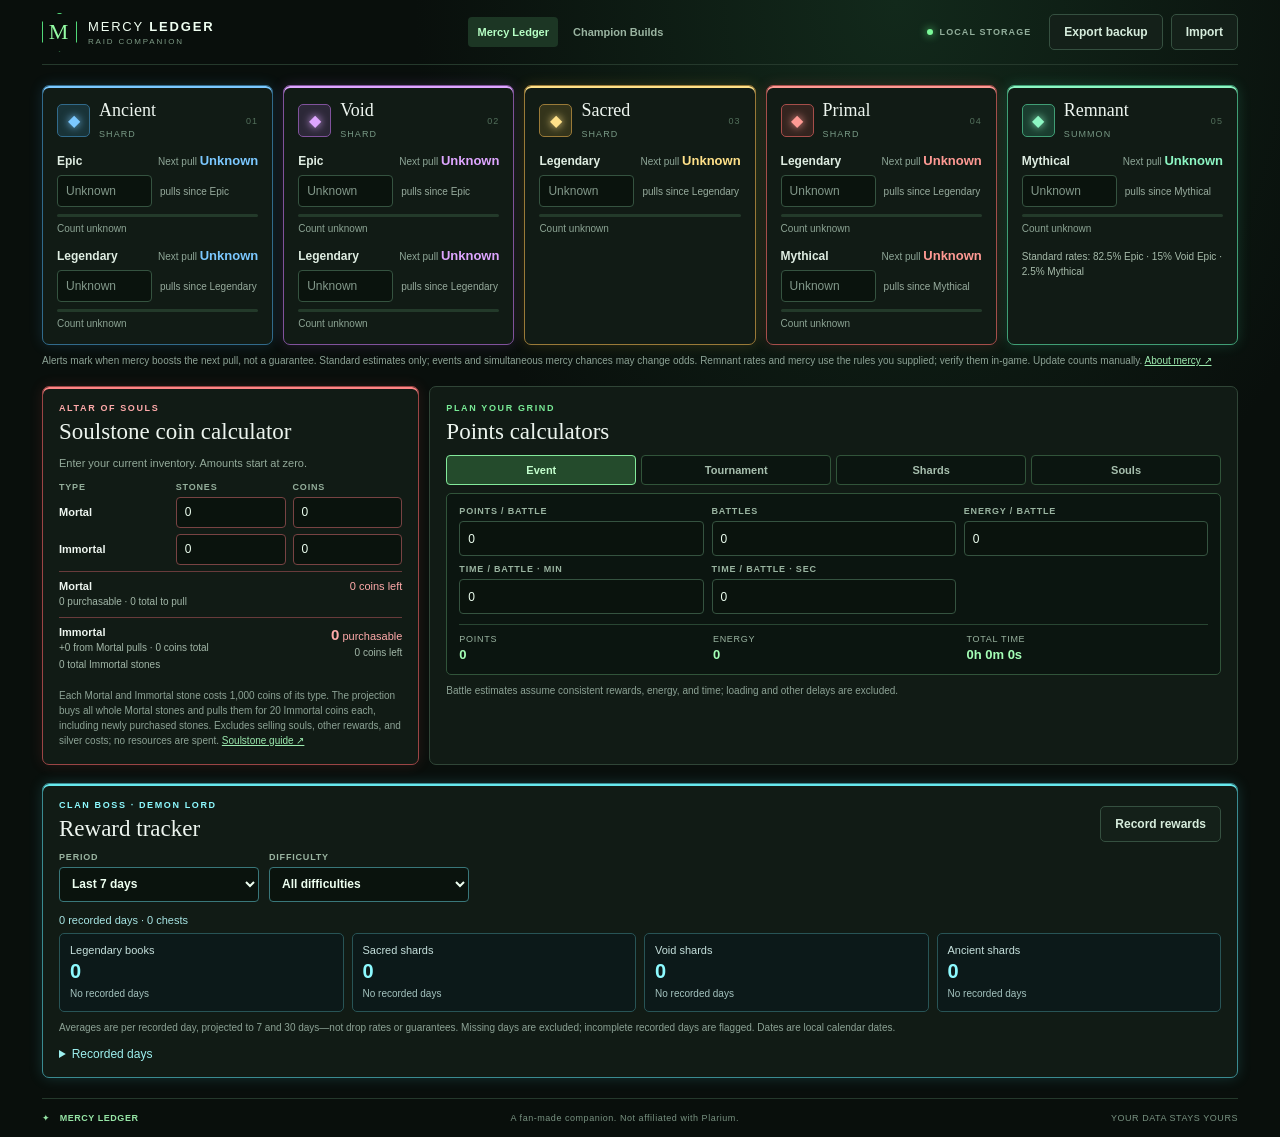
==== index.html @ 66b1bdd6 "Add files via upload" ====
<!doctype html>
<html lang="en">
<head>
  <meta charset="utf-8">
  <meta name="viewport" content="width=device-width, initial-scale=1">
  <meta name="color-scheme" content="dark">
  <title>Mercy Ledger | RAID companion</title>
  <link rel="stylesheet" href="styles.css">
  <script defer src="tracker.js"></script>
  <script defer src="clan.js"></script>
  <script defer src="app.js"></script>
</head>
<body>
  <div class="shell">
    <header class="topbar">
      <a class="brand" href="index.html"><span class="brand-mark">M</span><span>MERCY <strong>LEDGER</strong><small>RAID COMPANION</small></span></a>
      <nav class="site-nav" aria-label="Main navigation"><a href="index.html" aria-current="page">Mercy Ledger</a><a href="champions.html">Champion Builds</a></nav>
      <div class="top-actions"><span class="local-label" id="save-status" role="status" aria-live="polite"><span class="status-dot" aria-hidden="true"></span><span id="save-status-text">LOCAL STORAGE</span></span><button class="button button-quiet" id="export-button" type="button">Export backup</button><button class="button button-quiet" id="import-button" type="button">Import</button><input id="import-file" type="file" accept=".json,application/json" hidden></div>
      <div id="notice" class="notice error" role="alert" hidden></div>
    </header>
    <main id="dashboard">
      <section class="section" aria-label="Summon mercy">
        <div class="cards" id="mercy-cards"></div>
        <p class="footnote">Alerts mark when mercy boosts the next pull, not a guarantee. Standard estimates only; events and simultaneous mercy chances may change odds. Remnant rates and mercy use the rules you supplied; verify them in-game. Update counts manually. <a href="https://raid-support.plarium.com/hc/en-us/articles/4415727112722-Mercy-system" target="_blank" rel="noopener noreferrer">About mercy ↗</a></p>
      </section>
      <div class="dashboard-grid">
        <section class="section compact-panel soul-panel" aria-labelledby="souls-title">
          <div class="section-heading"><div><p class="eyebrow">ALTAR OF SOULS</p><h2 id="souls-title">Soulstone coin calculator</h2></div></div>
          <p class="section-copy">Enter your current inventory. Amounts start at zero.</p>
          <div class="soul-inventory">
            <div class="soul-header"><span>TYPE</span><span>STONES</span><span>COINS</span></div>
            <div class="soul-input-row"><strong>Mortal</strong><input data-inventory="mortalStones" type="number" min="0" max="1000000" step="1" aria-label="Current Mortal Soulstones"><input data-inventory="mortalCoins" type="number" min="0" max="1000000" step="1" aria-label="Current Mortal Soul Coins"></div>
            <div class="soul-input-row"><strong>Immortal</strong><input data-inventory="immortalStones" type="number" min="0" max="1000000" step="1" aria-label="Current Immortal Soulstones"><input data-inventory="immortalCoins" type="number" min="0" max="1000000" step="1" aria-label="Current Immortal Soul Coins"></div>
          </div>
          <div id="soul-projection" aria-live="polite"></div>
          <p class="footnote">Each Mortal and Immortal stone costs 1,000 coins of its type. The projection buys all whole Mortal stones and pulls them for 20 Immortal coins each, including newly purchased stones. Excludes selling souls, other rewards, and silver costs; no resources are spent. <a href="https://raid-support.plarium.com/hc/en-us/articles/5874868312092-Guide-Altar-of-Souls" target="_blank" rel="noopener noreferrer">Soulstone guide ↗</a></p>
        </section>
        <section class="section compact-panel" aria-labelledby="battle-title">
          <div class="section-heading"><div><p class="eyebrow">PLAN YOUR GRIND</p><h2 id="battle-title">Points calculators</h2></div></div>
          <div class="points-tabs" role="tablist" aria-label="Points calculators">
            <button type="button" role="tab" id="tab-event" aria-controls="panel-event" aria-selected="true" tabindex="0">Event</button>
            <button type="button" role="tab" id="tab-tournament" aria-controls="panel-tournament" aria-selected="false" tabindex="-1">Tournament</button>
            <button type="button" role="tab" id="tab-shard" aria-controls="panel-shard" aria-selected="false" tabindex="-1">Shards</button>
            <button type="button" role="tab" id="tab-soul" aria-controls="panel-soul" aria-selected="false" tabindex="-1">Souls</button>
          </div>
          <div class="battle-plans" id="battle-plans">
            <section class="battle-plan" id="panel-event" role="tabpanel" data-plan="event" aria-labelledby="tab-event">
              <div class="battle-fields">
                <div><label for="event-points">POINTS / BATTLE</label><input id="event-points" data-field="points" type="number" min="0" max="1000000" step="1"></div>
                <div><label for="event-battles">BATTLES</label><input id="event-battles" data-field="battles" type="number" min="0" max="1000000" step="1"></div>
                <div><label for="event-energy">ENERGY / BATTLE</label><input id="event-energy" data-field="energy" type="number" min="0" max="1000000" step="1"></div>
                <div><label for="event-minutes">TIME / BATTLE · MIN</label><input id="event-minutes" data-field="minutes" type="number" min="0" max="1000000" step="1"></div>
                <div><label for="event-seconds">TIME / BATTLE · SEC</label><input id="event-seconds" data-field="seconds" type="number" min="0" max="59" step="1"></div>
              </div>
              <div class="battle-result" id="event-result" aria-live="polite"></div>
            </section>
            <section class="battle-plan" id="panel-tournament" role="tabpanel" data-plan="tournament" aria-labelledby="tab-tournament" hidden>
              <div class="battle-fields">
                <div><label for="tournament-points">POINTS / BATTLE</label><input id="tournament-points" data-field="points" type="number" min="0" max="1000000" step="1"></div>
                <div><label for="tournament-battles">BATTLES</label><input id="tournament-battles" data-field="battles" type="number" min="0" max="1000000" step="1"></div>
                <div><label for="tournament-energy">ENERGY / BATTLE</label><input id="tournament-energy" data-field="energy" type="number" min="0" max="1000000" step="1"></div>
                <div><label for="tournament-minutes">TIME / BATTLE · MIN</label><input id="tournament-minutes" data-field="minutes" type="number" min="0" max="1000000" step="1"></div>
                <div><label for="tournament-seconds">TIME / BATTLE · SEC</label><input id="tournament-seconds" data-field="seconds" type="number" min="0" max="59" step="1"></div>
              </div>
              <div class="battle-result" id="tournament-result" aria-live="polite"></div>
            </section>
            <section class="battle-plan summon-plan" id="panel-shard" role="tabpanel" data-summon-plan="shard" aria-labelledby="tab-shard" hidden>
              <div class="summon-head"><span>TYPE</span><span>PULLS</span><span>PTS / PULL</span><span>POINTS</span></div>
              <div id="shard-summon-rows"></div>
              <div class="summon-total">TOTAL POINTS <strong id="shard-summon-total" aria-live="polite">0</strong></div>
            </section>
            <section class="battle-plan summon-plan" id="panel-soul" role="tabpanel" data-summon-plan="soul" aria-labelledby="tab-soul" hidden>
              <div class="summon-head"><span>TYPE</span><span>PULLS</span><span>PTS / PULL</span><span>POINTS</span></div>
              <div id="soul-summon-rows"></div>
              <div class="summon-total">TOTAL POINTS <strong id="soul-summon-total" aria-live="polite">0</strong></div>
            </section>
          </div>
          <p class="footnote" id="points-battle-note">Battle estimates assume consistent rewards, energy, and time; loading and other delays are excluded.</p>
          <p class="footnote" id="points-summon-note" hidden>Enter points per summon (not per Prism shard) from the event rules. Remnant is a summon, not a shard.</p>
        </section>
      </div>
      <section class="section compact-panel clan-panel" aria-labelledby="clan-title">
        <div class="section-heading clan-heading"><div><p class="eyebrow">CLAN BOSS · DEMON LORD</p><h2 id="clan-title">Reward tracker</h2></div><button class="button button-quiet" id="clan-new" type="button">Record rewards</button></div>
        <div class="clan-filters">
          <label for="clan-period">PERIOD <select id="clan-period"><option value="7">Last 7 days</option><option value="30">Last 30 days</option><option value="0">All recorded time</option></select></label>
          <label for="clan-difficulty">DIFFICULTY <select id="clan-difficulty"><option value="all">All difficulties</option><option value="ultra">Ultra-Nightmare</option><option value="nightmare">Nightmare</option><option value="brutal">Brutal</option><option value="hard">Hard</option></select></label>
        </div>
        <div id="clan-summary" aria-live="polite"></div>
        <p class="footnote">Averages are per recorded day, projected to 7 and 30 days—not drop rates or guarantees. Missing days are excluded; incomplete recorded days are flagged. Dates are local calendar dates.</p>
        <details class="clan-history"><summary>Recorded days</summary><div id="clan-history"></div></details>
      </section>
    </main>
    <footer><span>✦ &nbsp; MERCY LEDGER</span><span>A fan-made companion. Not affiliated with Plarium.</span><span>YOUR DATA STAYS YOURS</span></footer>
  </div>
  <dialog id="clan-dialog" aria-labelledby="clan-dialog-title">
    <div class="clan-dialog-header"><div><p class="eyebrow">DEMON LORD REWARDS</p><h2 id="clan-dialog-title">Record a day</h2></div><button id="clan-close" class="button button-quiet" type="button" aria-label="Close">Close</button></div>
    <p class="section-copy">Include only difficulties you claimed. Enter combined rewards from the claimed chests; uncheck a difficulty if not recorded. Zero means none received.</p>
    <form id="clan-form">
      <div class="clan-date"><label for="clan-date">REWARD DATE</label><input id="clan-date" type="date" required></div>
      <div class="clan-table-wrap"><table class="clan-table"><thead><tr><th scope="col">Recorded</th><th scope="col">Difficulty</th><th scope="col">Chests</th><th scope="col">Legendary books</th><th scope="col">Sacred</th><th scope="col">Void</th><th scope="col">Ancient</th></tr></thead><tbody id="clan-rows"></tbody></table></div>
      <p class="footnote" id="clan-form-note">Two chests per difficulty are preselected; check your actual rewards before saving.</p>
      <p class="clan-form-error" id="clan-form-error" role="alert"></p>
      <div class="clan-dialog-actions"><button type="button" id="clan-cancel" class="button button-quiet">Cancel</button><button type="submit" class="button button-primary">Save day</button></div>
    </form>
  </dialog>
</body>
</html>
---- styles.css ----
:root { color-scheme: dark; font-family: "Segoe UI", sans-serif; background: #090f0c; color: #edf5ef; font-synthesis: none; }
* { box-sizing: border-box; }
body { margin: 0; background: radial-gradient(ellipse at 70% 0, #12291b 0, transparent 38%), #090f0c; }
button, input, select { font: inherit; }
textarea { font: inherit; width: 100%; background: #0a130d; border: 1px solid #355340; color: #edfff0; border-radius: 4px; padding: 8px; font-size: 12px; resize: vertical; }
textarea:focus { outline: 2px solid #82f39d; outline-offset: 2px; }
button { cursor: pointer; }
a { color: #9debb0; }
.shell { max-width: 1540px; margin: auto; padding: 0 42px; }
.topbar { position: relative; min-height: 65px; display: flex; justify-content: space-between; align-items: center; border-bottom: 1px solid #25392c; gap: 20px; }
.brand { display: flex; align-items: center; gap: 11px; text-decoration: none; font-size: 13px; letter-spacing: .14em; color: #f0fff2; white-space: nowrap; }
.brand small { display: block; color: #7e9b86; font-size: 8px; letter-spacing: .23em; margin-top: 3px; }
.brand-mark { width: 35px; height: 39px; display: grid; place-items: center; font-family: Georgia, serif; font-size: 22px; color: #94fca4; border: 1px solid #50d878; clip-path: polygon(50% 0,100% 24%,100% 76%,50% 100%,0 76%,0 24%); }
.top-actions { display: flex; align-items: center; gap: 8px; }
.local-label { font-size: 9px; font-weight: 700; letter-spacing: .12em; color: #92ae9b; margin-right: 10px; white-space: nowrap; }
.status-dot { display: inline-block; width: 6px; height: 6px; background: #7cf999; border-radius: 50%; margin-right: 7px; box-shadow: 0 0 8px #64f588; }
.status-error { color: #ffd1c9; }.status-error .status-dot { background: #ff9a94; box-shadow: 0 0 8px #ff5b57; }
.button { border: 1px solid transparent; border-radius: 5px; padding: 10px 14px; font-size: 12px; font-weight: 700; display: inline-flex; align-items: center; justify-content: center; gap: 10px; }
.button-primary { background: #8af5a0; color: #09200e; }
.button-primary:hover { background: #b4ffc2; }
.button-quiet { background: #142019; border-color: #355040; color: #d7eddd; }
.button-quiet:hover { background: #203327; border-color: #70dc89; }
.eyebrow { color: #78eb96; font-size: 9px; letter-spacing: .18em; font-weight: 700; margin: 0 0 6px; }
h1, h2, h3, p { margin-top: 0; }
h1, h2, h3 { font-family: Georgia, serif; font-weight: 400; }
h1 { font-size: 30px; letter-spacing: -.025em; margin: 0; }
h1 em { color: #92f6a8; font-weight: 400; }
h2 { font-size: 23px; margin: 0; }
.section { padding-top: 20px; }
.section-heading { display: flex; align-items: end; justify-content: space-between; gap: 15px; margin-bottom: 10px; }
.section-heading > p, .section-copy { color: #93aa9a; font-size: 11px; line-height: 1.5; margin: 0; }
.cards { display: grid; grid-template-columns: repeat(5, minmax(0, 1fr)); gap: 10px; }
.mercy-card, .compact-panel { background: #111b15; border: 1px solid #304537; border-radius: 7px; }
.mercy-card { padding: 14px; min-width: 0; }
.card-top, .card-name { display: flex; align-items: center; }.card-top { justify-content: space-between; margin-bottom: 12px; }.card-name { gap: 9px; }
.shard-icon, .soul-icon { display: grid; place-items: center; width: 33px; height: 33px; background: #173c24; border: 1px solid #316d41; color: #8bffa6; border-radius: 5px; }
.mercy-card h3 { font-size: 18px; margin: 0 0 2px; }.card-tag, .card-number, .tag { font-size: 9px; letter-spacing: .12em; color: #789985; }.card-number { color: #53705c; }
.rarity-row + .rarity-row { margin-top: 13px; }.row-title { display: flex; align-items: baseline; justify-content: space-between; gap: 5px; }.row-title label { color: #dfede2; font-size: 12px; letter-spacing: 0; margin: 0; }.row-title > span { color: #8fa798; font-size: 10px; }.row-title strong { color: #8bffa6; font-size: 13px; }
.counter-line { display: flex; align-items: center; gap: 8px; margin-top: 7px; }.counter-line span { color: #97ab9d; font-size: 10px; }.counter-line input { width: 95px; min-height: 32px; padding: 6px 8px; font-size: 12px; }
.progress { background: #233a2a; height: 3px; border-radius: 5px; margin: 7px 0 5px; overflow: hidden; }.progress span { display: block; background: #69ef8a; height: 100%; }
.row-detail { color: #8ca494; font-size: 10px; line-height: 1.3; min-height: 13px; }
.footnote { color: #8ca295; font-size: 10px; line-height: 1.5; margin: 8px 0 0; }
.dashboard-grid { display: grid; grid-template-columns: minmax(260px, .7fr) minmax(0, 1.5fr); gap: 10px; margin-top: 18px; align-items: stretch; }.compact-panel { padding: 16px; }
.soul-cards { display: grid; gap: 7px; margin-top: 10px; }.soul-card { display: flex; align-items: center; gap: 10px; background: #0c1510; border: 1px solid #263d2d; border-radius: 5px; padding: 8px 10px; }.soul-icon { width: 29px; height: 29px; font-size: 19px; }.soul-card label { flex: 1; margin: 0; letter-spacing: 0; }.soul-card label strong, .soul-card label span { display: block; }.soul-card label strong { color: #e6f4e9; font-size: 12px; }.soul-card label span { color: #86a390; font-size: 8px; letter-spacing: .1em; margin-top: 2px; }.soul-card input { width: 82px; min-height: 31px; padding: 6px 8px; }
.soul-inventory { margin-top: 10px; }.soul-header, .soul-input-row { display: grid; grid-template-columns: minmax(70px, 1fr) repeat(2, minmax(65px, 1fr)); gap: 7px; align-items: center; }.soul-header { color: #94ae9b; font-size: 9px; font-weight: 700; letter-spacing: .09em; margin-bottom: 5px; }.soul-input-row { margin-bottom: 6px; }.soul-input-row strong { font-size: 11px; }.soul-input-row input { min-height: 31px; padding: 6px 8px; }.soul-projection-row { display: flex; justify-content: space-between; gap: 8px; padding: 8px 0; border-top: 1px solid #304537; font-size: 11px; }.soul-projection-row > span:last-child { text-align: right; white-space: nowrap; color: #a4ffb6; }.soul-projection-row small { display: block; margin-top: 3px; color: #a1b6a7; font-size: 10px; line-height: 1.4; }.soul-projection-row b { font-size: 15px; }
.shard-ancient { --shard-accent: #7bc8ff; --shard-border: #316a8b; --shard-glow: #49b8ff26; }
.shard-void { --shard-accent: #dea6ff; --shard-border: #80529c; --shard-glow: #c975ff26; }
.shard-sacred { --shard-accent: #ffe189; --shard-border: #9a7a38; --shard-glow: #ffc43c26; }
.shard-primal { --shard-accent: #ff9a94; --shard-border: #a64e4a; --shard-glow: #ff5b5726; }
.shard-remnant { --shard-accent: #8df7c4; --shard-border: #409e75; --shard-glow: #52ffc326; }
.remnant-info { color: #a6bbaa; font-size: 10px; line-height: 1.5; margin: 14px 0 0; }
.mercy-card { border-color: var(--shard-border); box-shadow: inset 0 2px 0 var(--shard-accent), 0 0 14px var(--shard-glow); }
.active-mercy-epic { border-radius: 3px; outline: 1px solid #72df9b; outline-offset: 4px; background: #19372b; box-shadow: 0 0 10px #6ee59b50; }
.active-mercy-epic .row-detail { color: #b7f5c9; font-weight: 700; }
.mercy-card.card-mercy-legendary { border-color: #ffe28a; box-shadow: inset 0 0 0 1px #e8bd4e, 0 0 15px #f4c45090; }
.active-mercy-legendary .row-detail { color: #ffe4a0; font-weight: 700; }
.mercy-card.card-mercy-mythical { border-color: #fff3ee; box-shadow: inset 0 0 0 2px #ff8c83, 0 0 20px #ff5f59b3; }
.active-mercy-mythical .row-detail { color: #ffd1ca; font-weight: 700; }
.mercy-card .shard-icon { color: var(--shard-accent); border-color: var(--shard-border); background: var(--shard-glow); text-shadow: 0 0 8px var(--shard-accent); }
.mercy-card .row-title strong { color: var(--shard-accent); }
.mercy-card .progress span { background: var(--shard-accent); box-shadow: 0 0 8px var(--shard-glow); }
.soul-panel { border-color: #9b4545; box-shadow: inset 0 2px 0 #ff8585, 0 0 14px #ff5b5720; }
.soul-panel .eyebrow, .soul-panel .soul-projection-row > span:last-child { color: #ffaaaa; }
.soul-panel .soul-projection-row { border-color: #683b3b; }
.soul-panel .soul-inventory input { border-color: #784343; }
label { display: block; font-size: 9px; font-weight: 700; color: #9ab4a1; letter-spacing: .09em; margin: 0 0 5px; }
select, input { width: 100%; background: #0a130d; border: 1px solid #355340; color: #edfff0; border-radius: 4px; padding: 8px; font-size: 12px; min-height: 35px; }
input::placeholder { color: #82988a; }select:focus, input:focus, button:focus-visible, a:focus-visible { outline: 2px solid #82f39d; outline-offset: 2px; }
.points-tabs { display: flex; gap: 5px; flex-wrap: wrap; margin-top: 10px; }.points-tabs button { flex: 1; border: 1px solid #31543a; border-radius: 4px; background: #0b1510; color: #a7bfae; font-size: 11px; font-weight: 700; padding: 8px 10px; }.points-tabs button[aria-selected="true"] { background: #244b2c; border-color: #83ea9b; color: #c4ffce; }.points-tabs button:hover { border-color: #83ea9b; }
.battle-plans { margin-top: 8px; }.battle-plan { background: #0b1510; border: 1px solid #31543a; border-radius: 5px; padding: 12px; min-width: 0; }.battle-fields { display: grid; grid-template-columns: repeat(3, minmax(0, 1fr)); gap: 8px; }.battle-fields input { min-width: 0; }.battle-result { display: flex; flex-wrap: wrap; gap: 12px; border-top: 1px solid #294633; margin-top: 10px; padding-top: 9px; }.battle-result > div { min-width: 70px; flex: 1; }.battle-result span, .battle-result strong { display: block; }.battle-result span { font-size: 9px; color: #9ab4a1; letter-spacing: .08em; }.battle-result strong { color: #a4ffb6; font-size: 13px; margin-top: 3px; overflow-wrap: anywhere; }.battle-result.battle-error { color: #ffb6ae; font-size: 11px; }
.summon-head, .summon-row { display: grid; grid-template-columns: minmax(60px, 1fr) minmax(48px, .75fr) minmax(48px, .75fr) minmax(52px, .8fr); gap: 5px; align-items: center; }.summon-head { color: #9ab4a1; font-size: 8px; font-weight: 700; letter-spacing: .04em; margin-bottom: 5px; }.summon-head span:last-child, .summon-row output { text-align: right; }.summon-row { margin-bottom: 5px; font-size: 11px; }.summon-row input { min-width: 0; min-height: 30px; padding: 5px; }.summon-row output { color: #c9f8d3; overflow-wrap: anywhere; }.summon-total { border-top: 1px solid #294633; padding-top: 8px; display: flex; justify-content: space-between; gap: 8px; color: #9ab4a1; font-size: 9px; font-weight: 700; }.summon-total strong { color: #a4ffb6; font-size: 13px; overflow-wrap: anywhere; text-align: right; }
.notice { position: absolute; z-index: 5; top: calc(100% + 6px); right: 0; width: min(440px, 100%); padding: 9px 12px; border: 1px solid #82504a; border-radius: 5px; font-size: 12px; line-height: 1.5; background: #321c1b; color: #ffd1c9; box-shadow: 0 4px 16px #0009; }
footer { border-top: 1px solid #25392c; margin-top: 20px; padding: 14px 0; display: flex; justify-content: space-between; gap: 12px; color: #789281; font-size: 9px; letter-spacing: .06em; }footer span:first-child { color: #96e5a6; font-weight: 700; }
[hidden] { display: none !important; }
.clan-panel { margin-top: 18px; border-color: #3a8b91; box-shadow: inset 0 2px 0 #67e9ed, 0 0 14px #4bd9e52b; }
.clan-panel .eyebrow { color: #8dfaff; }
.clan-filters { display: flex; flex-wrap: wrap; gap: 10px; }
.clan-filters label { flex: 0 1 200px; margin: 0; }
.clan-filters select { margin-top: 5px; border-color: #39777a; }
.clan-count { color: #a7e5e4; font-size: 11px; margin: 12px 0 7px; }
.clan-metrics { display: grid; grid-template-columns: repeat(4, minmax(0, 1fr)); gap: 8px; }
.clan-metric { min-width: 0; background: #0c1919; border: 1px solid #285456; border-radius: 5px; padding: 10px; }
.clan-metric span, .clan-metric strong, .clan-metric small { display: block; }
.clan-metric span { color: #c5e0dc; font-size: 11px; }
.clan-metric strong { color: #8dfaff; font-size: 20px; margin: 4px 0; }
.clan-metric small { color: #a4c3bf; font-size: 10px; line-height: 1.4; }
.clan-history { margin-top: 12px; font-size: 12px; }
.clan-history summary { cursor: pointer; color: #9df0ef; }
.clan-history-row { display: flex; align-items: center; justify-content: space-between; gap: 10px; padding: 10px 0; border-top: 1px solid #285456; }
.clan-history-row:first-child { margin-top: 8px; }
.clan-history-row p { margin: 4px 0 0; color: #adc5bf; font-size: 11px; line-height: 1.5; }
.clan-history-actions, .clan-dialog-actions { display: flex; gap: 6px; }
.clan-history-actions .button { padding: 7px 9px; }
#clan-dialog { width: min(940px, calc(100% - 32px)); max-height: 90vh; overflow: auto; background: #111b15; color: #edf5ef; border: 1px solid #4eaeb0; border-radius: 7px; padding: 20px; box-shadow: 0 0 24px #4bd9e54a; }
#clan-dialog::backdrop { background: #000b; }
.clan-dialog-header { display: flex; justify-content: space-between; gap: 10px; align-items: center; margin-bottom: 10px; }
.clan-date { max-width: 200px; margin: 14px 0; }
.clan-table-wrap { overflow-x: auto; }
.clan-table { width: 100%; min-width: 680px; border-collapse: collapse; font-size: 11px; }
.clan-table th, .clan-table td { text-align: left; padding: 5px; border-bottom: 1px solid #285456; }
.clan-table thead th { color: #b0d7d1; font-size: 10px; }
.clan-table input[type=number] { width: 78px; }
.clan-table input[type=checkbox] { width: 18px; min-height: 18px; accent-color: #67e9ed; }
.clan-table input:disabled { opacity: .4; }
.clan-form-error { color: #ffb6ae; font-size: 12px; }
.clan-dialog-actions { justify-content: flex-end; margin-top: 12px; }
.site-nav { display: flex; flex-wrap: wrap; gap: 6px; }
.site-nav a { color: #9ab4a1; text-decoration: none; font-size: 11px; font-weight: 700; padding: 9px; border-radius: 4px; }
.site-nav a:hover, .site-nav a[aria-current=page] { color: #b6ffc5; background: #1c3624; }
.build-page { padding-top: 24px; }
.build-heading, .build-toolbar, .build-dialog-header { display: flex; justify-content: space-between; gap: 14px; align-items: center; }
.build-heading { margin-bottom: 18px; }
.build-heading .section-copy { margin-top: 6px; }
.build-toolbar { align-items: end; }
.build-table-wrap { margin-top: 10px; border: 1px solid #31543a; border-radius: 5px; }
.build-table { width: 100%; table-layout: fixed; border-collapse: collapse; background: #0b1510; font-size: 11px; }
.build-table th, .build-table td { padding: 8px 5px; border-bottom: 1px solid #294633; text-align: left; vertical-align: middle; }
.build-table th { width: 8%; }
.build-table th:nth-child(2), .build-table th:nth-child(10) { width: 14%; }
.build-table tbody tr:last-child > * { border-bottom: 0; }
.build-sort-button { border: 0; padding: 0; background: none; color: #b6ffc5; font-size: 11px; font-weight: 700; text-align: left; }
.build-sort-button:hover { color: #fff; }
.build-filter-row input, .build-filter-row select { width: 100%; min-height: 31px; padding: 5px; font-size: 10px; }
.build-cell-control { width: 100%; min-height: 34px; padding: 5px; font-size: 11px; }
.build-cell-control option { background: #0a130d; color: #edfff0; }
.build-cell-control[data-build-color="blessing-unknown"] { background: #202821; border-color: #68786b; color: #e0eae2; }
.build-cell-control[data-build-color="blessing-0"] { background: #173325; border-color: #437654; color: #d7ffe0; }
.build-cell-control[data-build-color="blessing-1"] { background: #203629; border-color: #587d54; color: #e1ffda; }
.build-cell-control[data-build-color="blessing-2"] { background: #303827; border-color: #7a8050; color: #f0f8d3; }
.build-cell-control[data-build-color="blessing-3"] { background: #3a3423; border-color: #947a4a; color: #fff0cf; }
.build-cell-control[data-build-color="blessing-4"] { background: #402d25; border-color: #986a4c; color: #ffe4d5; }
.build-cell-control[data-build-color="blessing-5"] { background: #432728; border-color: #a25f59; color: #ffdedb; }
.build-cell-control[data-build-color="blessing-6"] { background: #4a2024; border-color: #b15c62; color: #ffe0e0; }
.build-cell-control[data-build-color="status-needed"] { background: #342b1e; border-color: #856d45; color: #ffebc5; }
.build-cell-control[data-build-color="status-progress"] { background: #28332a; border-color: #6a805e; color: #e4f4d7; }
.build-cell-control[data-build-color="status-complete"] { background: #193b27; border-color: #4c9560; color: #c6ffd2; }
.build-empty { color: #a7beae; font-size: 12px; }
.build-rank { color: #8db79a; font-size: 10px; font-weight: 700; }
.build-name-cell { color: #e5f7e9; overflow-wrap: anywhere; }
.build-completion { display: inline-block; border: 1px solid var(--score-border); background: var(--score-bg); color: var(--score-text); border-radius: 4px; padding: 5px; font-size: 11px; font-weight: 700; white-space: nowrap; }
.build-score-0 { --score-bg: #252b25; --score-border: #58675a; --score-text: #e0e9df; }
.build-score-1 { --score-bg: #253127; --score-border: #5e775f; --score-text: #e0f3df; }
.build-score-2 { --score-bg: #243629; --score-border: #5a8061; --score-text: #dbf6df; }
.build-score-3 { --score-bg: #213b2a; --score-border: #568a62; --score-text: #d4f9dd; }
.build-score-4 { --score-bg: #1e402b; --score-border: #4f9563; --score-text: #cefbd7; }
.build-score-5 { --score-bg: #1a462c; --score-border: #4ba365; --score-text: #c3ffcf; }
.build-score-6 { --score-bg: #174e2d; --score-border: #58bb71; --score-text: #c3ffcf; }
.build-completion small { color: #9ab4a1; font-size: 10px; font-weight: 400; margin-left: 4px; }
.build-badge { display: inline-block; border: 1px solid #405249; border-radius: 4px; padding: 5px; color: #b6c8bb; font-size: 10px; white-space: nowrap; }
.build-badge.status-complete { border-color: #428856; color: #a4ffb6; background: #173323; }
.build-badge.status-needed { border-color: #90703b; color: #ffdfa0; background: #302719; }
.build-notes { white-space: pre-wrap; overflow-wrap: anywhere; color: #bbcebf; font-size: 11px; line-height: 1.5; margin: 12px 0 0; }
.build-notes-button { border: 0; padding: 0; background: none; color: #9debb0; font-size: 11px; text-decoration: underline; }
.build-delete { padding: 7px 10px; }
.build-mobile-controls, .build-mobile-list { display: none; }
.build-actions { display: flex; gap: 6px; }
.build-actions .button { padding: 7px 10px; }
#build-dialog, #build-notes-dialog { width: min(620px, calc(100% - 32px)); max-height: 90vh; overflow: auto; background: #111b15; color: #edf5ef; border: 1px solid #4f9d65; border-radius: 7px; padding: 20px; box-shadow: 0 0 24px #59ef8050; }
#build-dialog::backdrop, #build-notes-dialog::backdrop { background: #000b; }
.build-dialog-header { margin-bottom: 16px; }
.build-fields { display: grid; grid-template-columns: repeat(3, minmax(0, 1fr)); gap: 10px; margin: 14px 0; }
@media (max-width: 650px) { .clan-metrics { grid-template-columns: repeat(2, minmax(0, 1fr)); }.clan-heading { flex-direction: row; align-items: center; }.clan-history-row { align-items: flex-start; flex-direction: column; } }
@media (max-width: 1050px) { .shell { padding: 0 24px; }.cards { grid-template-columns: repeat(2, 1fr); }.dashboard-grid { grid-template-columns: 1fr; }.soul-cards { grid-template-columns: repeat(3, 1fr); } }
@media (max-width: 1200px) {
  .build-table-wrap, .build-desktop-hint { display: none; }
  .build-mobile-controls, .build-mobile-list { display: block; margin-top: 12px; }
  .build-mobile-controls summary { color: #a4ffb6; cursor: pointer; font-size: 12px; font-weight: 700; }
  .build-mobile-sort, .build-mobile-filters { display: grid; grid-template-columns: repeat(2, minmax(0, 1fr)); gap: 8px; margin-top: 10px; }
  .build-mobile-sort { display: block; }
  .build-mobile-sort label { margin-top: 8px; }
  .build-mobile-filters label, .build-mobile-body label { margin: 0; }
  .build-mobile-filters select, .build-mobile-filters input, .build-mobile-body input, .build-mobile-body select { margin-top: 5px; }
  .build-mobile-card { border: 1px solid #31543a; border-radius: 5px; background: #0b1510; margin-bottom: 8px; }
  .build-mobile-card > summary { cursor: pointer; display: flex; justify-content: space-between; gap: 12px; align-items: center; padding: 12px; font-size: 13px; overflow-wrap: anywhere; }
  .build-mobile-card > summary strong { flex-shrink: 0; }
  .build-mobile-body { display: grid; grid-template-columns: repeat(2, minmax(0, 1fr)); gap: 10px; padding: 12px; border-top: 1px solid #294633; }
  .build-mobile-body label:first-child { grid-column: 1 / -1; }
  .build-mobile-notes { display: flex; flex-direction: column; gap: 7px; color: #9ab4a1; font-size: 9px; font-weight: 700; }
  .build-mobile-notes button { text-align: left; }
  .build-mobile-body > .build-delete { justify-self: start; align-self: end; }
}
@media (max-width: 650px) {
  .shell { padding: 0 16px; }.topbar { min-height: 65px; padding: 10px 0; flex-wrap: wrap; }.local-label { margin-right: 2px; }.section-heading { align-items: start; flex-direction: column; gap: 5px; }.cards, .soul-cards, .battle-plans { grid-template-columns: 1fr; }.compact-panel { padding: 14px; }.site-nav { order: 3; width: 100%; }.build-heading, .build-toolbar { align-items: flex-start; flex-direction: column; }.build-fields { grid-template-columns: repeat(2, minmax(0, 1fr)); }footer { flex-direction: column; }
}
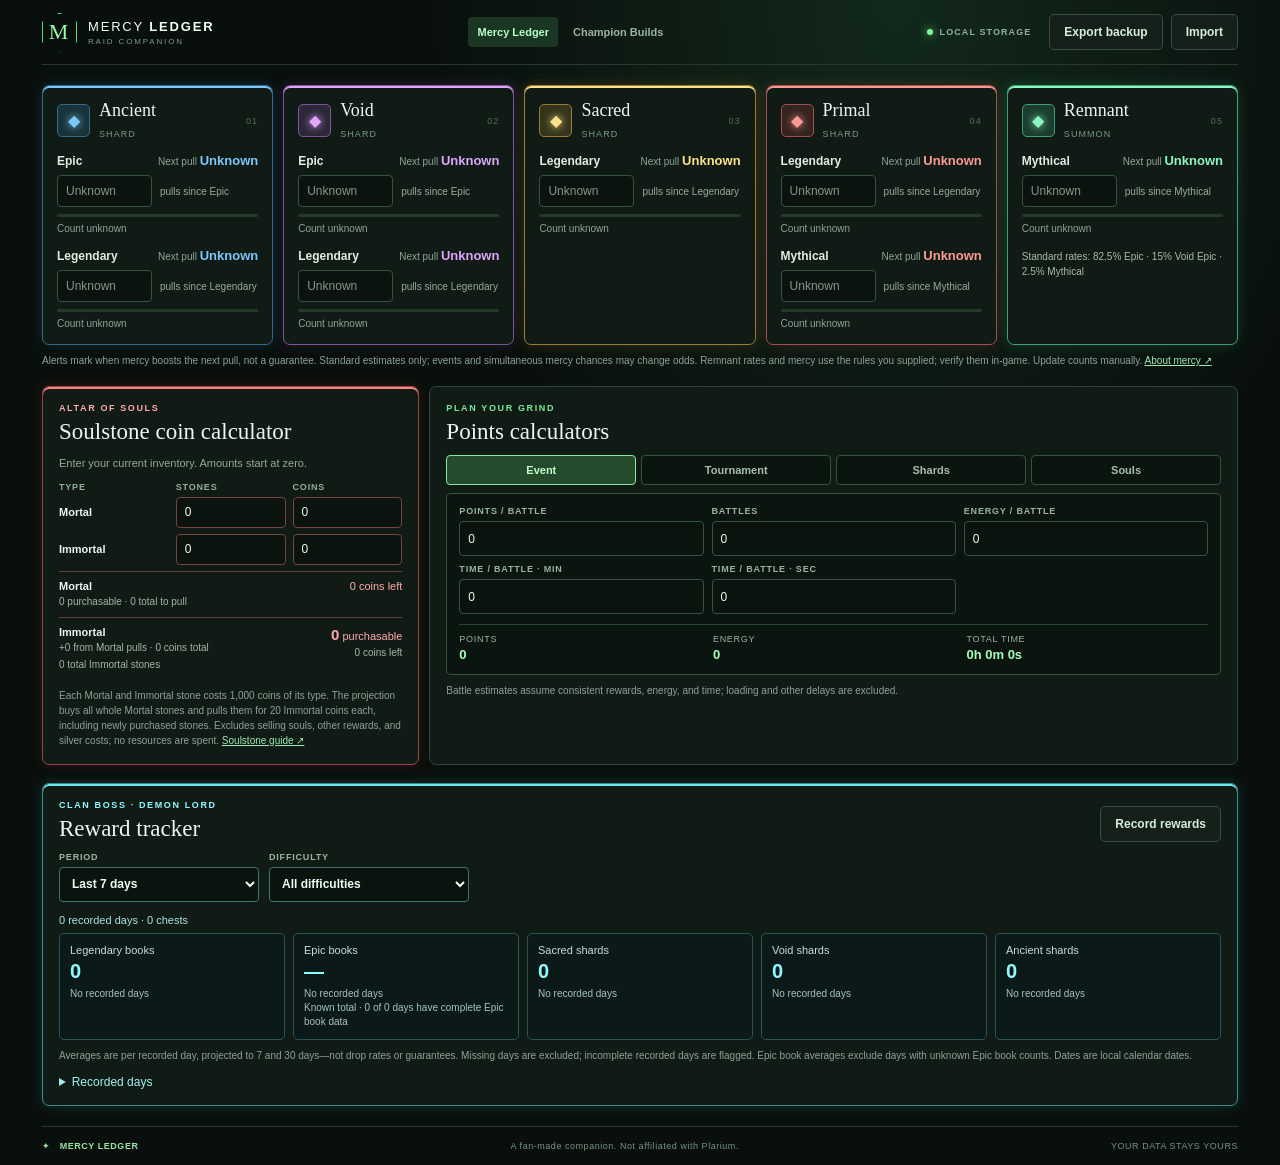
==== commit a5d41c4a: "Add files via upload" ====
--- a/index.html
+++ b/index.html
@@ -86,7 +86,7 @@
           <label for="clan-difficulty">DIFFICULTY <select id="clan-difficulty"><option value="all">All difficulties</option><option value="ultra">Ultra-Nightmare</option><option value="nightmare">Nightmare</option><option value="brutal">Brutal</option><option value="hard">Hard</option></select></label>
         </div>
         <div id="clan-summary" aria-live="polite"></div>
-        <p class="footnote">Averages are per recorded day, projected to 7 and 30 days—not drop rates or guarantees. Missing days are excluded; incomplete recorded days are flagged. Dates are local calendar dates.</p>
+        <p class="footnote">Averages are per recorded day, projected to 7 and 30 days—not drop rates or guarantees. Missing days are excluded; incomplete recorded days are flagged. Epic book averages exclude days with unknown Epic book counts. Dates are local calendar dates.</p>
         <details class="clan-history"><summary>Recorded days</summary><div id="clan-history"></div></details>
       </section>
     </main>
@@ -94,10 +94,10 @@
   </div>
   <dialog id="clan-dialog" aria-labelledby="clan-dialog-title">
     <div class="clan-dialog-header"><div><p class="eyebrow">DEMON LORD REWARDS</p><h2 id="clan-dialog-title">Record a day</h2></div><button id="clan-close" class="button button-quiet" type="button" aria-label="Close">Close</button></div>
-    <p class="section-copy">Include only difficulties you claimed. Enter combined rewards from the claimed chests; uncheck a difficulty if not recorded. Zero means none received.</p>
+    <p class="section-copy">Include only difficulties you claimed. Enter combined rewards from the claimed chests; uncheck a difficulty if not recorded. Zero means none received. Leave Epic books blank if unknown.</p>
     <form id="clan-form">
       <div class="clan-date"><label for="clan-date">REWARD DATE</label><input id="clan-date" type="date" required></div>
-      <div class="clan-table-wrap"><table class="clan-table"><thead><tr><th scope="col">Recorded</th><th scope="col">Difficulty</th><th scope="col">Chests</th><th scope="col">Legendary books</th><th scope="col">Sacred</th><th scope="col">Void</th><th scope="col">Ancient</th></tr></thead><tbody id="clan-rows"></tbody></table></div>
+      <div class="clan-table-wrap"><table class="clan-table"><thead><tr><th scope="col">Recorded</th><th scope="col">Difficulty</th><th scope="col">Chests</th><th scope="col">Legendary books</th><th scope="col">Epic books</th><th scope="col">Sacred</th><th scope="col">Void</th><th scope="col">Ancient</th></tr></thead><tbody id="clan-rows"></tbody></table></div>
       <p class="footnote" id="clan-form-note">Two chests per difficulty are preselected; check your actual rewards before saving.</p>
       <p class="clan-form-error" id="clan-form-error" role="alert"></p>
       <div class="clan-dialog-actions"><button type="button" id="clan-cancel" class="button button-quiet">Cancel</button><button type="submit" class="button button-primary">Save day</button></div>
--- a/styles.css
+++ b/styles.css
@@ -78,7 +78,7 @@
 .clan-filters label { flex: 0 1 200px; margin: 0; }
 .clan-filters select { margin-top: 5px; border-color: #39777a; }
 .clan-count { color: #a7e5e4; font-size: 11px; margin: 12px 0 7px; }
-.clan-metrics { display: grid; grid-template-columns: repeat(4, minmax(0, 1fr)); gap: 8px; }
+.clan-metrics { display: grid; grid-template-columns: repeat(5, minmax(0, 1fr)); gap: 8px; }
 .clan-metric { min-width: 0; background: #0c1919; border: 1px solid #285456; border-radius: 5px; padding: 10px; }
 .clan-metric span, .clan-metric strong, .clan-metric small { display: block; }
 .clan-metric span { color: #c5e0dc; font-size: 11px; }
@@ -96,7 +96,7 @@
 .clan-dialog-header { display: flex; justify-content: space-between; gap: 10px; align-items: center; margin-bottom: 10px; }
 .clan-date { max-width: 200px; margin: 14px 0; }
 .clan-table-wrap { overflow-x: auto; }
-.clan-table { width: 100%; min-width: 680px; border-collapse: collapse; font-size: 11px; }
+.clan-table { width: 100%; min-width: 760px; border-collapse: collapse; font-size: 11px; }
 .clan-table th, .clan-table td { text-align: left; padding: 5px; border-bottom: 1px solid #285456; }
 .clan-table thead th { color: #b0d7d1; font-size: 10px; }
 .clan-table input[type=number] { width: 78px; }
